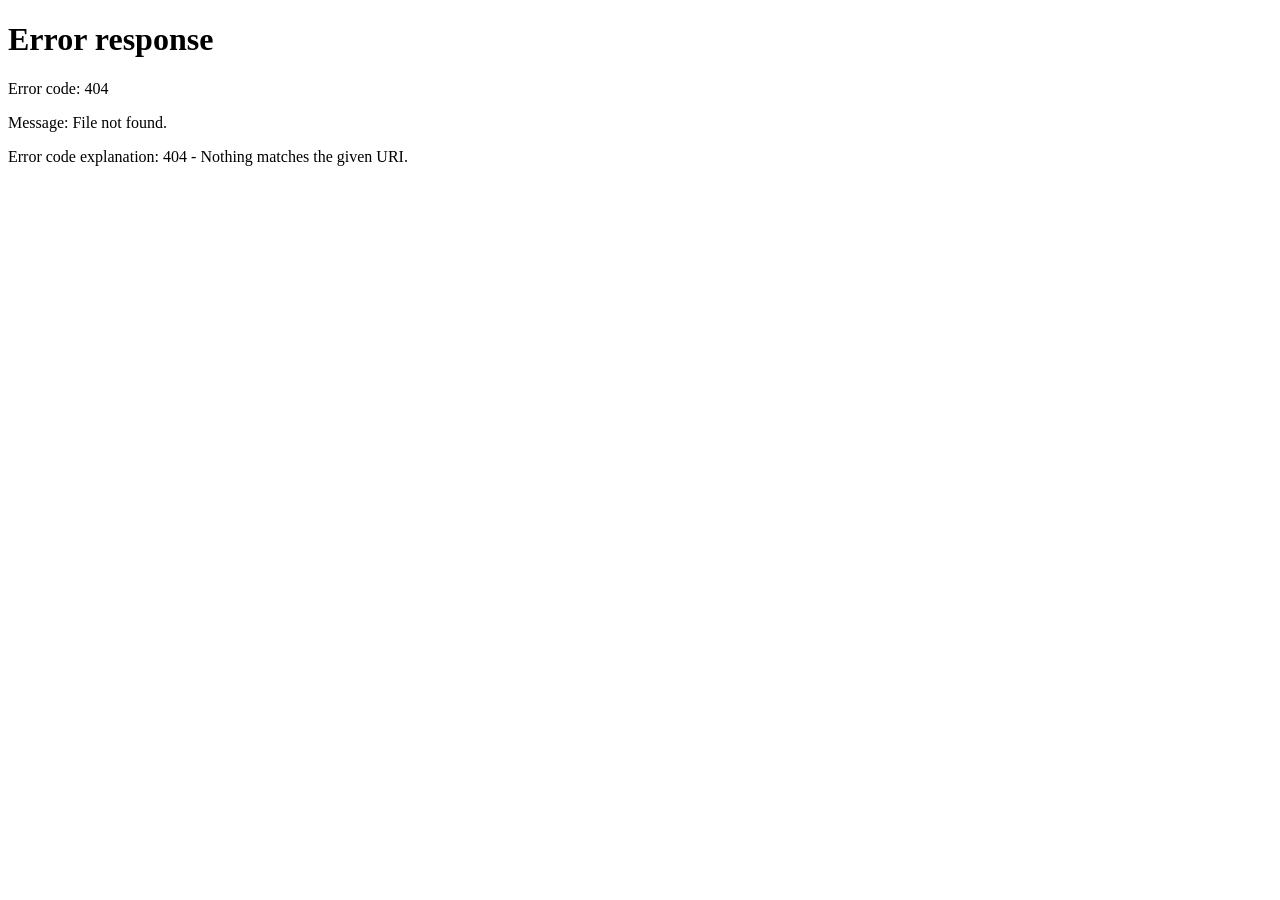
==== index.html @ a465300a "add index.html for initial site redirection" ====
<!DOCTYPE html>
<html>
  <head>
    <meta http-equiv="refresh" content="0; url=./view/index.html" />
    <script>
      window.location.href = "./view/index.html";
    </script>
  </head>
  <body>
    <p>Redirecting to site...</p>
  </body>
</html>
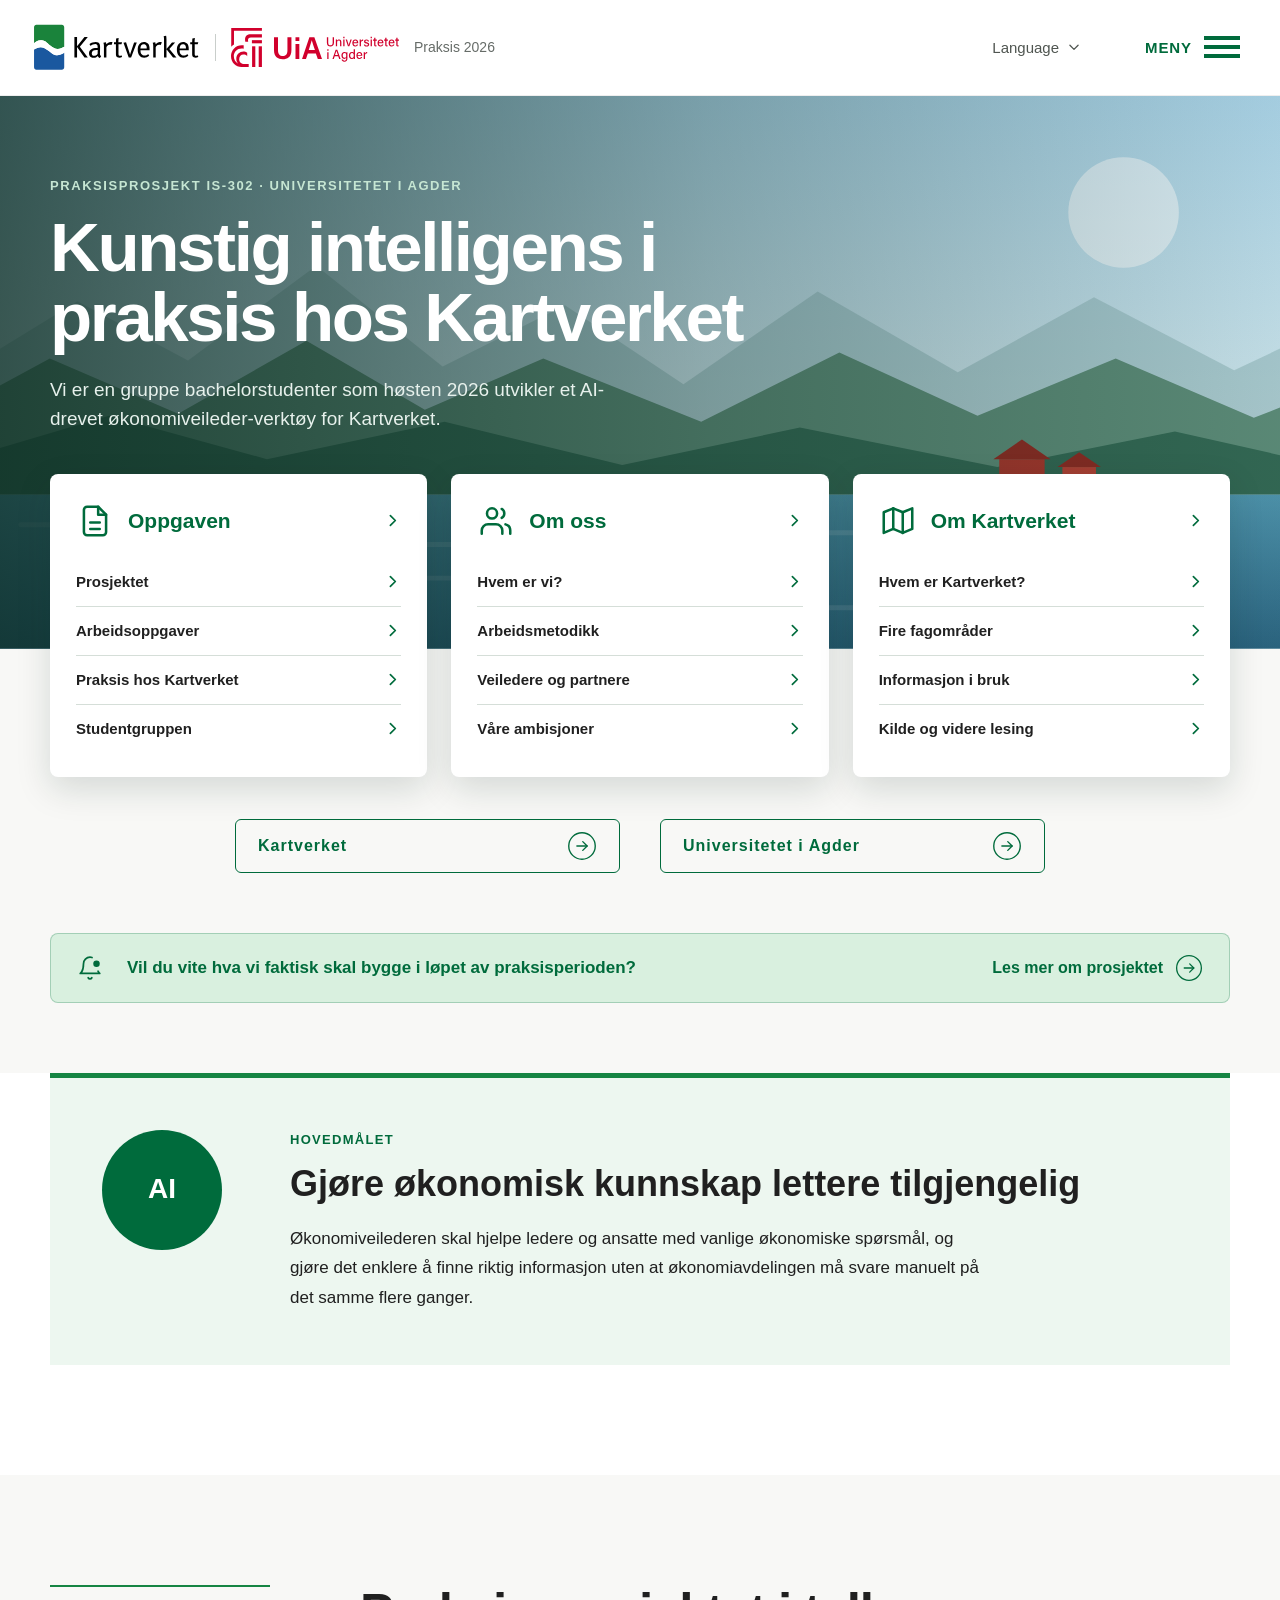
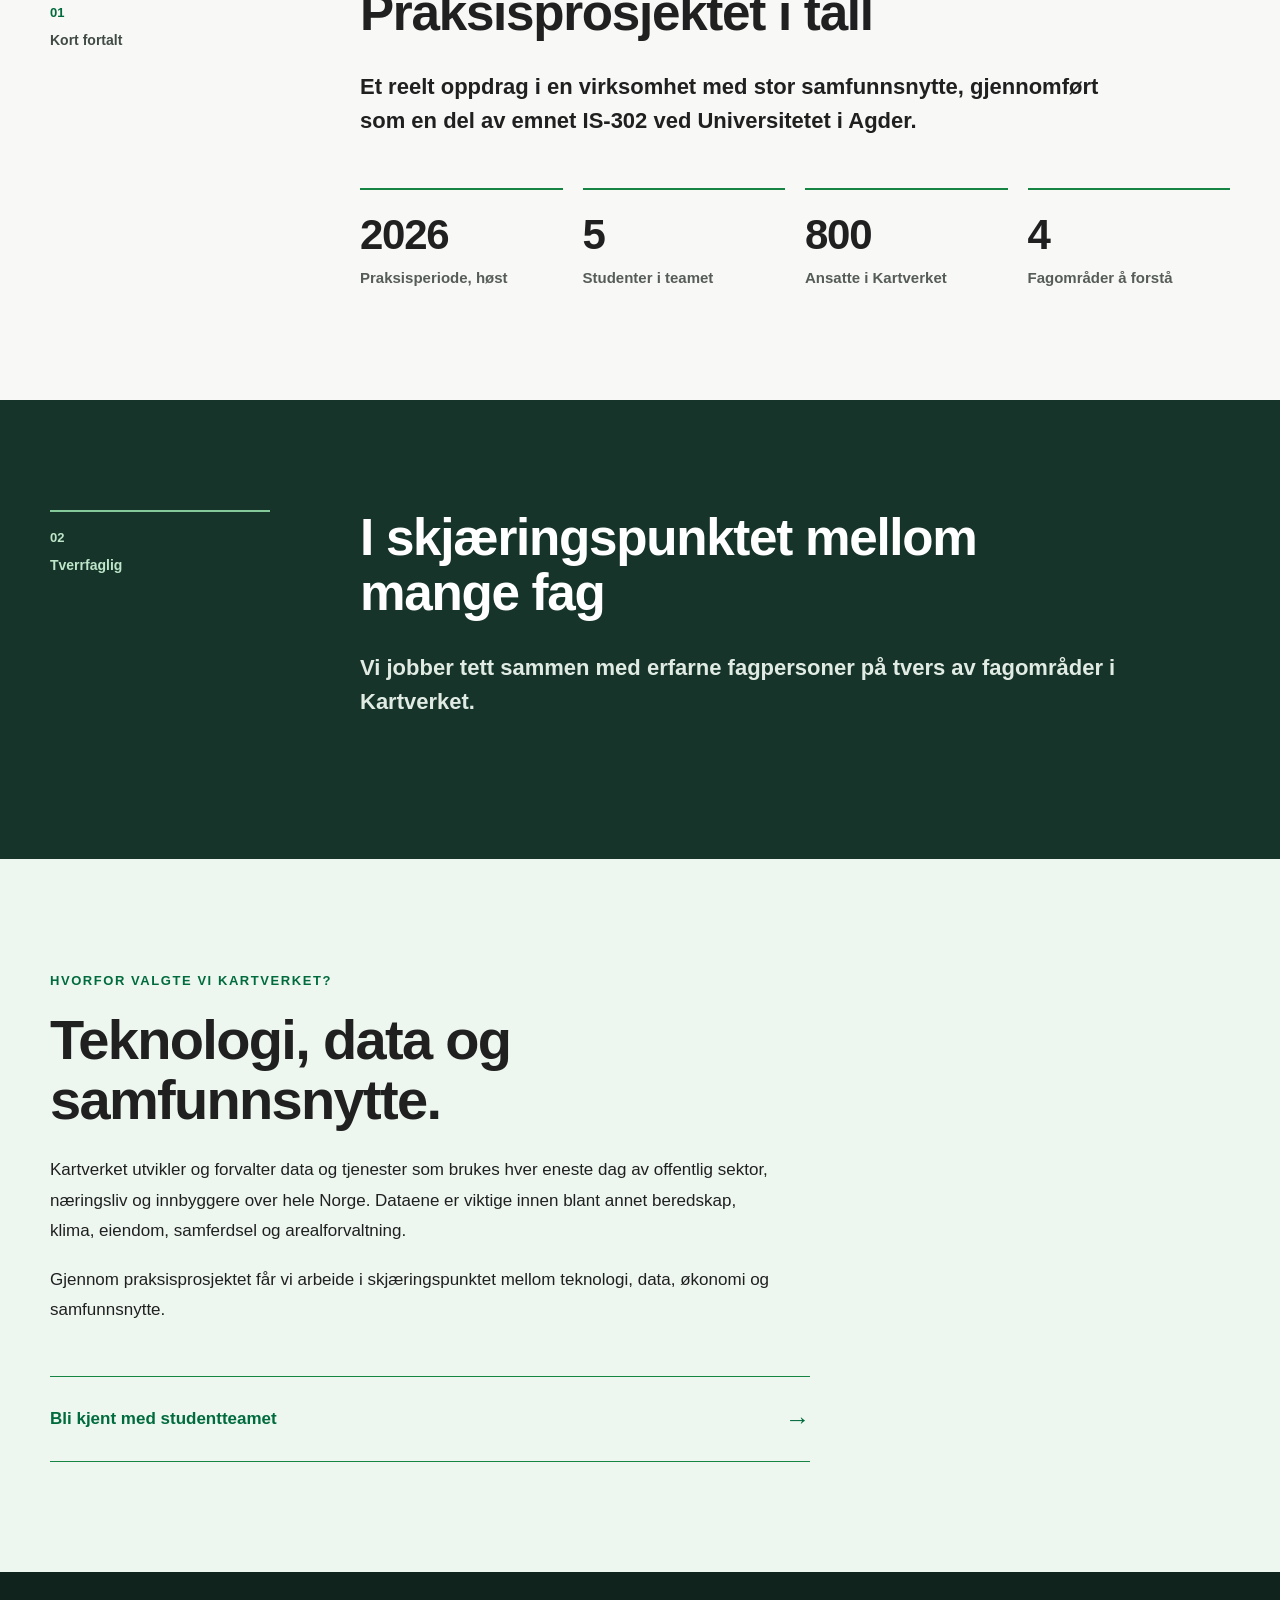
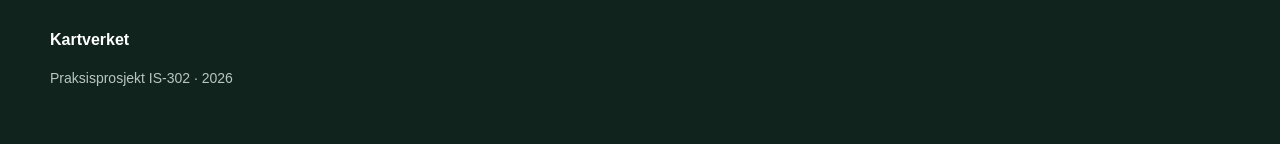
==== commit 4e4d4618: "Potential fix for pull request finding Co-authored-by: Copilot Autofix powered by AI <175728472+Copi" ====
--- a/index.html
+++ b/index.html
@@ -1,12 +1,15 @@
 <!DOCTYPE html>
-<html>
+<html lang="no">
   <head>
-    <meta http-equiv="refresh" content="0; url=./view/index.html" />
+    <meta charset="UTF-8" />
+    <meta name="viewport" content="width=device-width, initial-scale=1.0" />
+    <title>Redirecting to site...</title>
+    <meta http-equiv="refresh" content="0; url=./View/index.html" />
     <script>
-      window.location.href = "./view/index.html";
+      window.location.href = "./View/index.html";
     </script>
   </head>
   <body>
-    <p>Redirecting to site...</p>
+    <p>Redirecting to <a href="./View/index.html">site</a>...</p>
   </body>
 </html>
